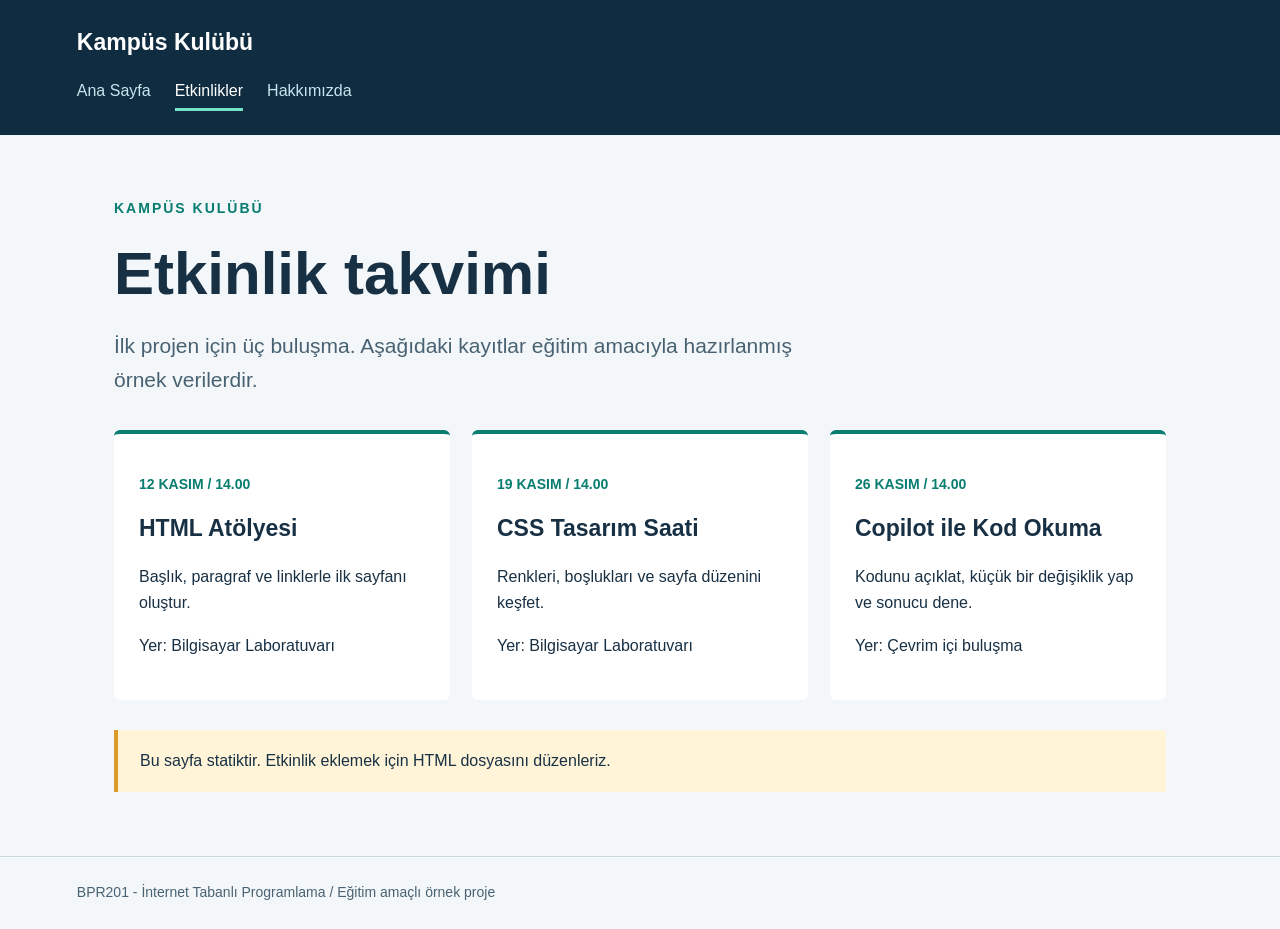
==== etkinlikler.html @ f817d937 "Add files via upload" ====
<!doctype html>
<html lang="tr">
<head>
  <meta charset="UTF-8">
  <meta name="viewport" content="width=device-width, initial-scale=1.0">
  <title>Etkinlikler | Kampüs Kulübü</title>
  <link rel="stylesheet" href="style.css">
</head>
<body>
<header><div class="brand">Kampüs Kulübü</div><nav aria-label="Ana menü"><a href="index.html">Ana Sayfa</a>
<a href="etkinlikler.html" aria-current="page">Etkinlikler</a>
<a href="hakkimizda.html">Hakkımızda</a></nav></header>
<main><p class="eyebrow">KAMPÜS KULÜBÜ</p><h1>Etkinlik takvimi</h1>
<p class="intro">İlk projen için üç buluşma. Aşağıdaki kayıtlar eğitim amacıyla hazırlanmış örnek verilerdir.</p>
<section class="grid" aria-label="Örnek etkinlikler">
<article><p class="meta">12 KASIM / 14.00</p><h2>HTML Atölyesi</h2><p>Başlık, paragraf ve linklerle ilk sayfanı oluştur.</p><p>Yer: Bilgisayar Laboratuvarı</p></article>
<article><p class="meta">19 KASIM / 14.00</p><h2>CSS Tasarım Saati</h2><p>Renkleri, boşlukları ve sayfa düzenini keşfet.</p><p>Yer: Bilgisayar Laboratuvarı</p></article>
<article><p class="meta">26 KASIM / 14.00</p><h2>Copilot ile Kod Okuma</h2><p>Kodunu açıklat, küçük bir değişiklik yap ve sonucu dene.</p><p>Yer: Çevrim içi buluşma</p></article>
</section><p class="note">Bu sayfa statiktir. Etkinlik eklemek için HTML dosyasını düzenleriz.</p></main>
<footer>BPR201 - İnternet Tabanlı Programlama / Eğitim amaçlı örnek proje</footer>
</body>
</html>
---- style.css ----
/* Ortak görünüm: Üç HTML dosyası bu dosyayı kullanır. */
* { box-sizing: border-box; }
body { margin: 0; font-family: Arial, sans-serif; color: #183044; background: #f3f7fa; line-height: 1.65; }
header { background: #102c40; color: white; padding: 24px max(6vw, 20px); }
.brand { font-weight: bold; font-size: 23px; }
nav { display: flex; flex-wrap: wrap; gap: 24px; margin-top: 12px; }
nav a { color: #c5e6ee; text-decoration: none; padding: 4px 0; }
nav a[aria-current="page"] { color: white; border-bottom: 3px solid #72e1c5; }
a { color: #086767; }
a:focus-visible { outline: 3px solid #e1a82b; outline-offset: 5px; }
main { max-width: 1100px; margin: 0 auto; padding: 48px 24px; min-height: 65vh; }
.eyebrow { color: #087d70; font-weight: bold; letter-spacing: 2px; font-size: 14px; }
h1 { font-size: clamp(34px, 5vw, 60px); line-height: 1.12; max-width: 850px; margin: 20px 0; }
.intro { font-size: 21px; max-width: 730px; color: #496272; }
.button { display: inline-block; margin: 16px 0 32px; padding: 13px 24px; background: #087d70; color: white; border-radius: 6px; text-decoration: none; font-weight: bold; }
.grid { display: grid; grid-template-columns: repeat(3, 1fr); gap: 22px; margin-top: 32px; }
article { background: white; border-top: 4px solid #087d70; padding: 25px; border-radius: 6px; }
article h2 { margin: 10px 0; font-size: 23px; }
.meta { font-size: 14px; color: #087d70; font-weight: bold; }
.note { padding: 18px 22px; border-left: 4px solid #db9d27; background: #fff4d8; margin-top: 30px; }
footer { border-top: 1px solid #cad8e0; padding: 24px 6vw; color: #496272; font-size: 14px; }
@media (max-width: 700px) { .grid { grid-template-columns: 1fr; } main { padding-top: 28px; } }
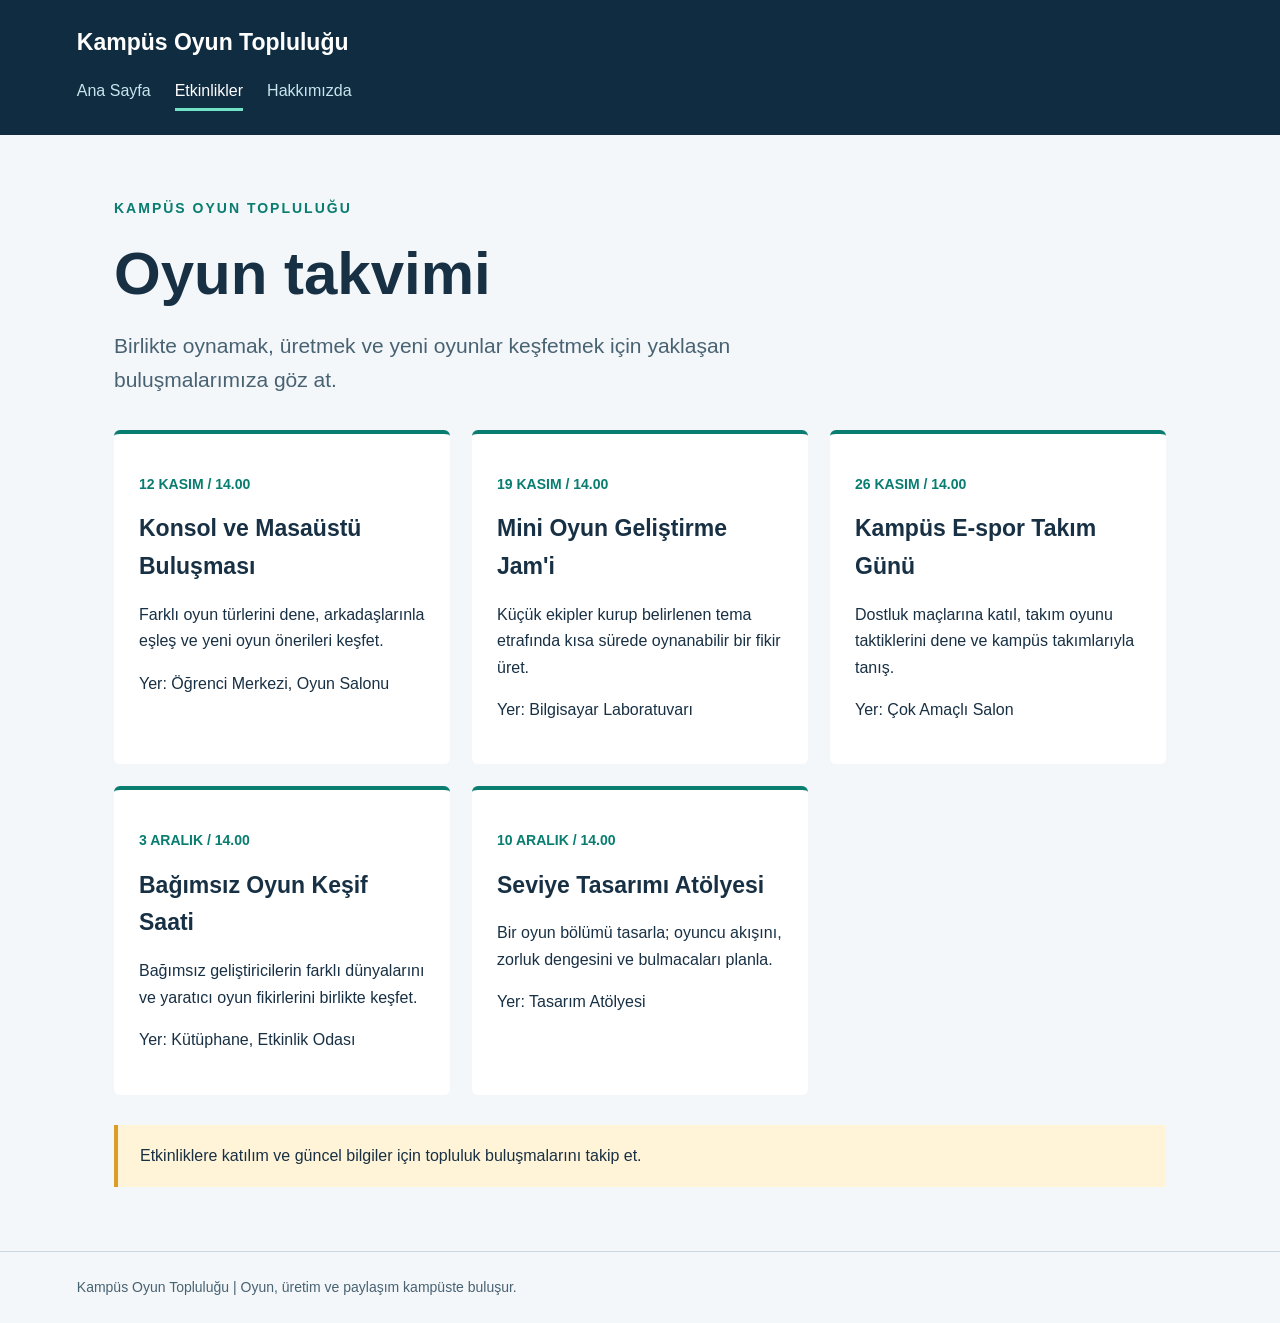
==== commit 149681ca: "isim" ====
--- a/etkinlikler.html
+++ b/etkinlikler.html
@@ -3,20 +3,22 @@
 <head>
   <meta charset="UTF-8">
   <meta name="viewport" content="width=device-width, initial-scale=1.0">
-  <title>Etkinlikler | Kampüs Kulübü</title>
+  <title>Etkinlikler | Kampüs Oyun Topluluğu</title>
   <link rel="stylesheet" href="style.css">
 </head>
 <body>
-<header><div class="brand">Kampüs Kulübü</div><nav aria-label="Ana menü"><a href="index.html">Ana Sayfa</a>
+<header><div class="brand">Kampüs Oyun Topluluğu</div><nav aria-label="Ana menü"><a href="index.html">Ana Sayfa</a>
 <a href="etkinlikler.html" aria-current="page">Etkinlikler</a>
 <a href="hakkimizda.html">Hakkımızda</a></nav></header>
-<main><p class="eyebrow">KAMPÜS KULÜBÜ</p><h1>Etkinlik takvimi</h1>
-<p class="intro">İlk projen için üç buluşma. Aşağıdaki kayıtlar eğitim amacıyla hazırlanmış örnek verilerdir.</p>
-<section class="grid" aria-label="Örnek etkinlikler">
-<article><p class="meta">12 KASIM / 14.00</p><h2>HTML Atölyesi</h2><p>Başlık, paragraf ve linklerle ilk sayfanı oluştur.</p><p>Yer: Bilgisayar Laboratuvarı</p></article>
-<article><p class="meta">19 KASIM / 14.00</p><h2>CSS Tasarım Saati</h2><p>Renkleri, boşlukları ve sayfa düzenini keşfet.</p><p>Yer: Bilgisayar Laboratuvarı</p></article>
-<article><p class="meta">26 KASIM / 14.00</p><h2>Copilot ile Kod Okuma</h2><p>Kodunu açıklat, küçük bir değişiklik yap ve sonucu dene.</p><p>Yer: Çevrim içi buluşma</p></article>
-</section><p class="note">Bu sayfa statiktir. Etkinlik eklemek için HTML dosyasını düzenleriz.</p></main>
-<footer>BPR201 - İnternet Tabanlı Programlama / Eğitim amaçlı örnek proje</footer>
+<main><p class="eyebrow">KAMPÜS OYUN TOPLULUĞU</p><h1>Oyun takvimi</h1>
+<p class="intro">Birlikte oynamak, üretmek ve yeni oyunlar keşfetmek için yaklaşan buluşmalarımıza göz at.</p>
+<section class="grid" aria-label="Oyun topluluğu etkinlikleri">
+<article><p class="meta">12 KASIM / 14.00</p><h2>Konsol ve Masaüstü Buluşması</h2><p>Farklı oyun türlerini dene, arkadaşlarınla eşleş ve yeni oyun önerileri keşfet.</p><p>Yer: Öğrenci Merkezi, Oyun Salonu</p></article>
+<article><p class="meta">19 KASIM / 14.00</p><h2>Mini Oyun Geliştirme Jam'i</h2><p>Küçük ekipler kurup belirlenen tema etrafında kısa sürede oynanabilir bir fikir üret.</p><p>Yer: Bilgisayar Laboratuvarı</p></article>
+<article><p class="meta">26 KASIM / 14.00</p><h2>Kampüs E-spor Takım Günü</h2><p>Dostluk maçlarına katıl, takım oyunu taktiklerini dene ve kampüs takımlarıyla tanış.</p><p>Yer: Çok Amaçlı Salon</p></article>
+<article><p class="meta">3 ARALIK / 14.00</p><h2>Bağımsız Oyun Keşif Saati</h2><p>Bağımsız geliştiricilerin farklı dünyalarını ve yaratıcı oyun fikirlerini birlikte keşfet.</p><p>Yer: Kütüphane, Etkinlik Odası</p></article>
+<article><p class="meta">10 ARALIK / 14.00</p><h2>Seviye Tasarımı Atölyesi</h2><p>Bir oyun bölümü tasarla; oyuncu akışını, zorluk dengesini ve bulmacaları planla.</p><p>Yer: Tasarım Atölyesi</p></article>
+</section><p class="note">Etkinliklere katılım ve güncel bilgiler için topluluk buluşmalarını takip et.</p></main>
+<footer>Kampüs Oyun Topluluğu | Oyun, üretim ve paylaşım kampüste buluşur.</footer>
 </body>
 </html>
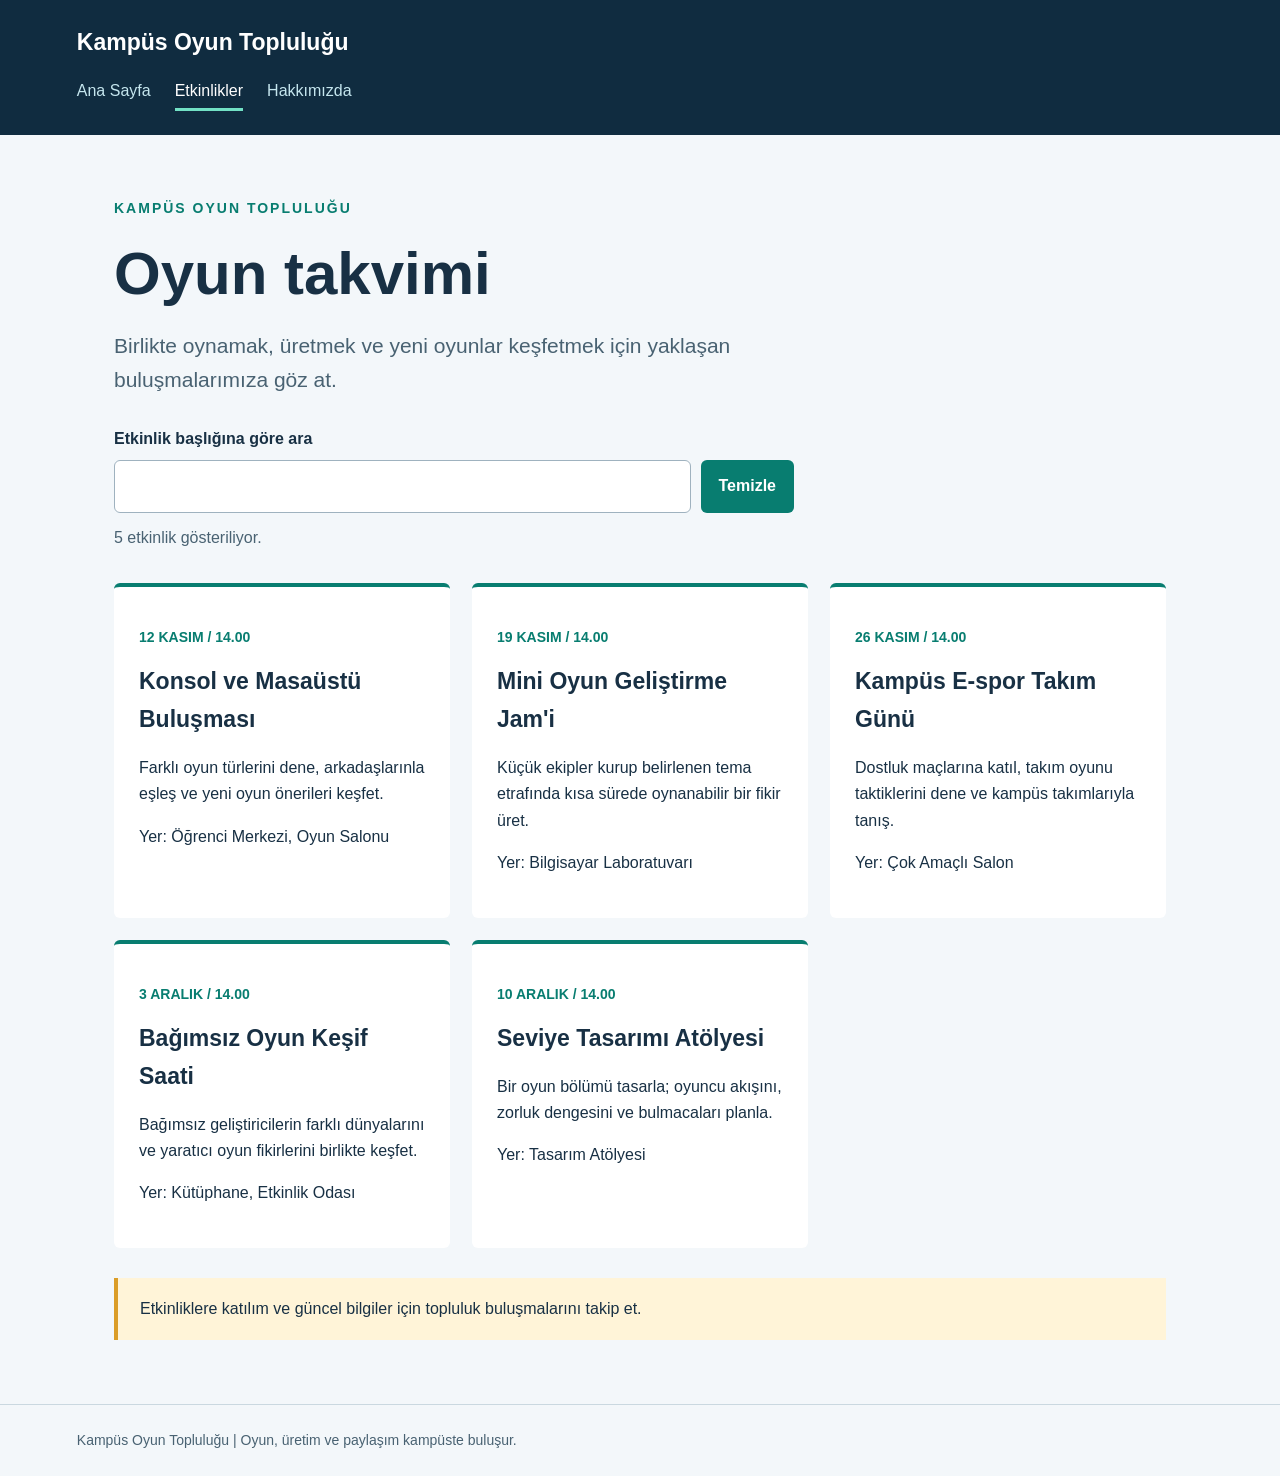
==== commit 15a63148: "arama motoru" ====
--- a/etkinlikler.html
+++ b/etkinlikler.html
@@ -5,6 +5,7 @@
   <meta name="viewport" content="width=device-width, initial-scale=1.0">
   <title>Etkinlikler | Kampüs Oyun Topluluğu</title>
   <link rel="stylesheet" href="style.css">
+  <script src="script.js" defer></script>
 </head>
 <body>
 <header><div class="brand">Kampüs Oyun Topluluğu</div><nav aria-label="Ana menü"><a href="index.html">Ana Sayfa</a>
@@ -12,7 +13,16 @@
 <a href="hakkimizda.html">Hakkımızda</a></nav></header>
 <main><p class="eyebrow">KAMPÜS OYUN TOPLULUĞU</p><h1>Oyun takvimi</h1>
 <p class="intro">Birlikte oynamak, üretmek ve yeni oyunlar keşfetmek için yaklaşan buluşmalarımıza göz at.</p>
-<section class="grid" aria-label="Oyun topluluğu etkinlikleri">
+<div class="event-search">
+<label for="event-search-input">Etkinlik başlığına göre ara</label>
+<div class="event-search-controls">
+<input id="event-search-input" type="search" autocomplete="off">
+<button id="clear-search" type="button">Temizle</button>
+</div>
+<p id="event-count" class="event-count" aria-live="polite">5 etkinlik gösteriliyor.</p>
+<p id="no-events" class="event-empty" role="status" hidden>Aramanıza uygun etkinlik bulunamadı.</p>
+</div>
+<section class="grid" id="event-list" aria-label="Oyun topluluğu etkinlikleri">
 <article><p class="meta">12 KASIM / 14.00</p><h2>Konsol ve Masaüstü Buluşması</h2><p>Farklı oyun türlerini dene, arkadaşlarınla eşleş ve yeni oyun önerileri keşfet.</p><p>Yer: Öğrenci Merkezi, Oyun Salonu</p></article>
 <article><p class="meta">19 KASIM / 14.00</p><h2>Mini Oyun Geliştirme Jam'i</h2><p>Küçük ekipler kurup belirlenen tema etrafında kısa sürede oynanabilir bir fikir üret.</p><p>Yer: Bilgisayar Laboratuvarı</p></article>
 <article><p class="meta">26 KASIM / 14.00</p><h2>Kampüs E-spor Takım Günü</h2><p>Dostluk maçlarına katıl, takım oyunu taktiklerini dene ve kampüs takımlarıyla tanış.</p><p>Yer: Çok Amaçlı Salon</p></article>
--- a/style.css
+++ b/style.css
@@ -16,7 +16,17 @@
 .grid { display: grid; grid-template-columns: repeat(3, 1fr); gap: 22px; margin-top: 32px; }
 article { background: white; border-top: 4px solid #087d70; padding: 25px; border-radius: 6px; }
 article h2 { margin: 10px 0; font-size: 23px; }
+.event-search { max-width: 680px; margin-top: 28px; }
+.event-search label { display: block; margin-bottom: 8px; font-weight: bold; }
+.event-search-controls { display: flex; gap: 10px; }
+.event-search input { flex: 1; min-width: 0; padding: 12px 14px; border: 1px solid #9fb2bf; border-radius: 6px; background: white; color: #183044; font: inherit; }
+.event-search button { padding: 12px 18px; border: 0; border-radius: 6px; background: #087d70; color: white; font: inherit; font-weight: bold; cursor: pointer; }
+.event-search input:focus-visible, .event-search button:focus-visible { outline: 3px solid #e1a82b; outline-offset: 3px; }
+.event-search button:hover { background: #065e56; }
+.event-count { margin: 12px 0 0; color: #496272; }
+.event-empty { margin: 8px 0 0; color: #496272; font-weight: bold; }
 .meta { font-size: 14px; color: #087d70; font-weight: bold; }
 .note { padding: 18px 22px; border-left: 4px solid #db9d27; background: #fff4d8; margin-top: 30px; }
 footer { border-top: 1px solid #cad8e0; padding: 24px 6vw; color: #496272; font-size: 14px; }
 @media (max-width: 700px) { .grid { grid-template-columns: 1fr; } main { padding-top: 28px; } }
+@media (max-width: 390px) { .event-search-controls { flex-direction: column; } .event-search input, .event-search button { width: 100%; } }
